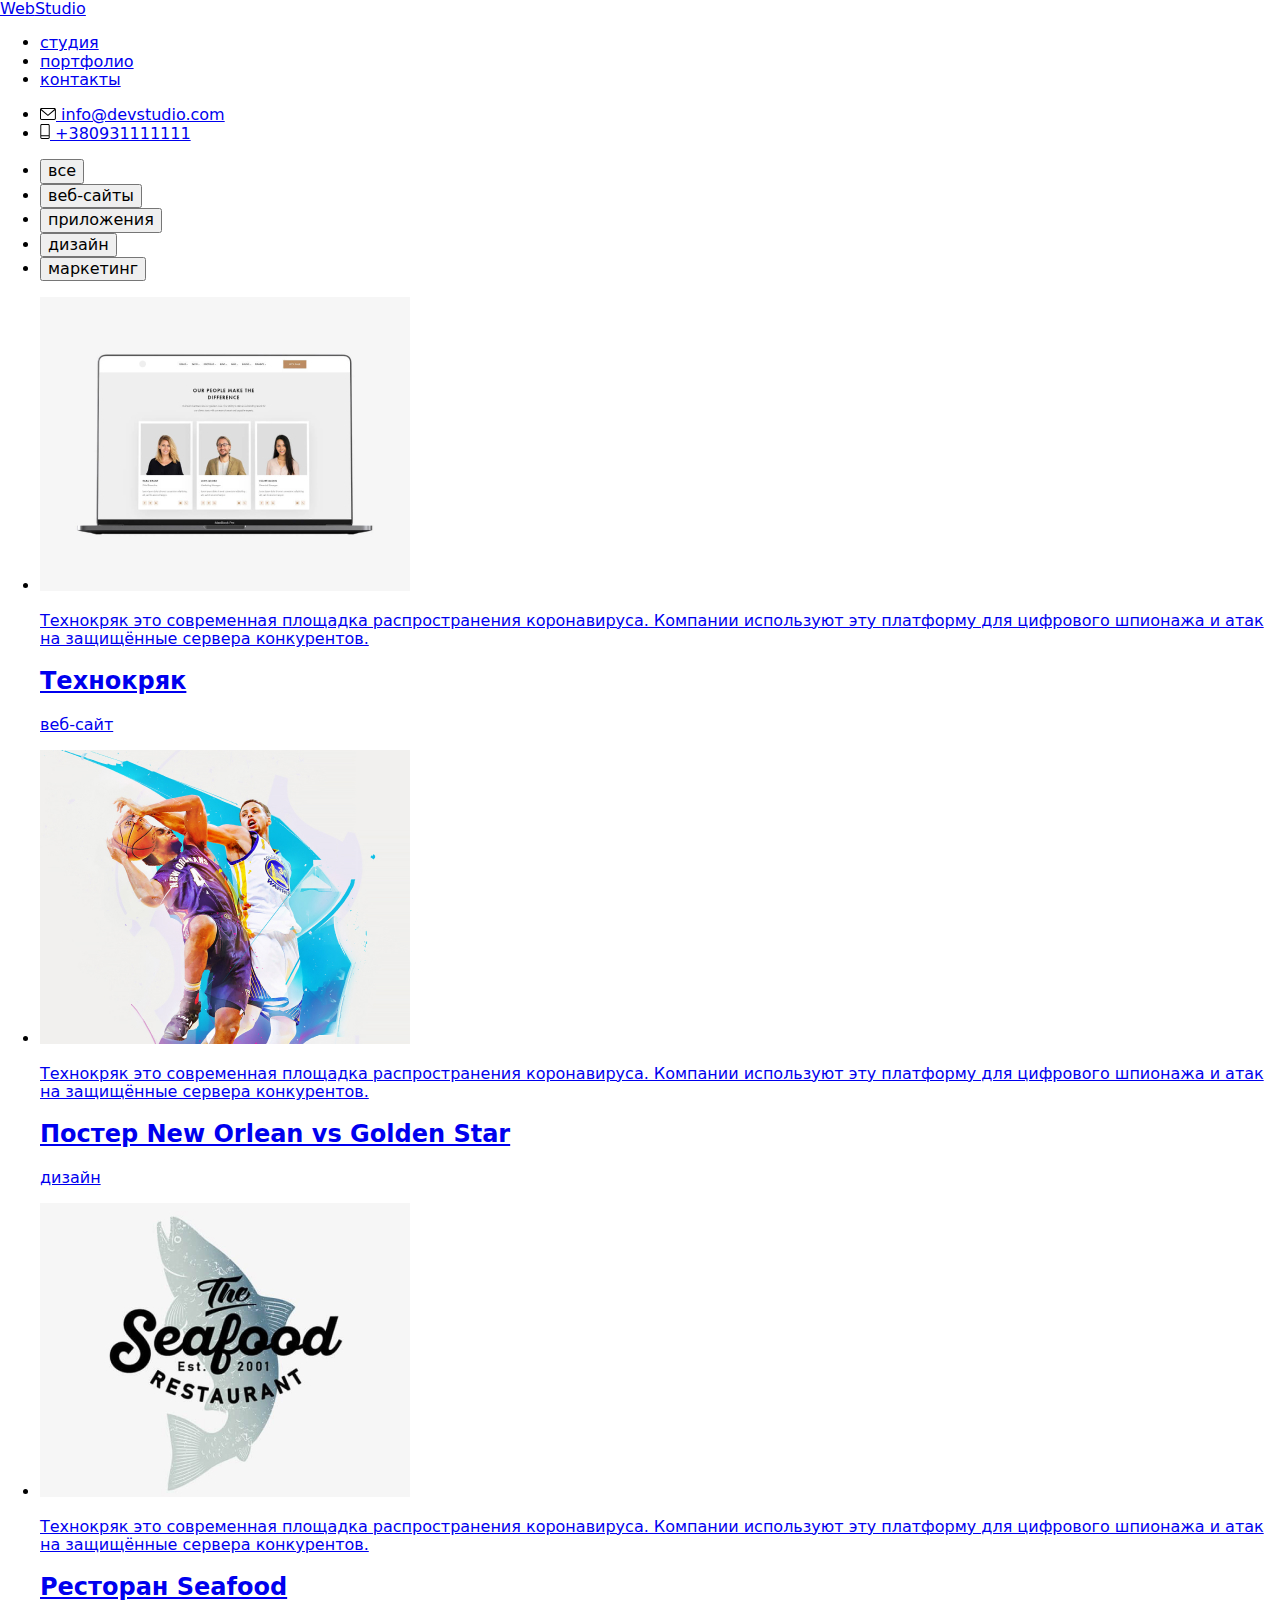
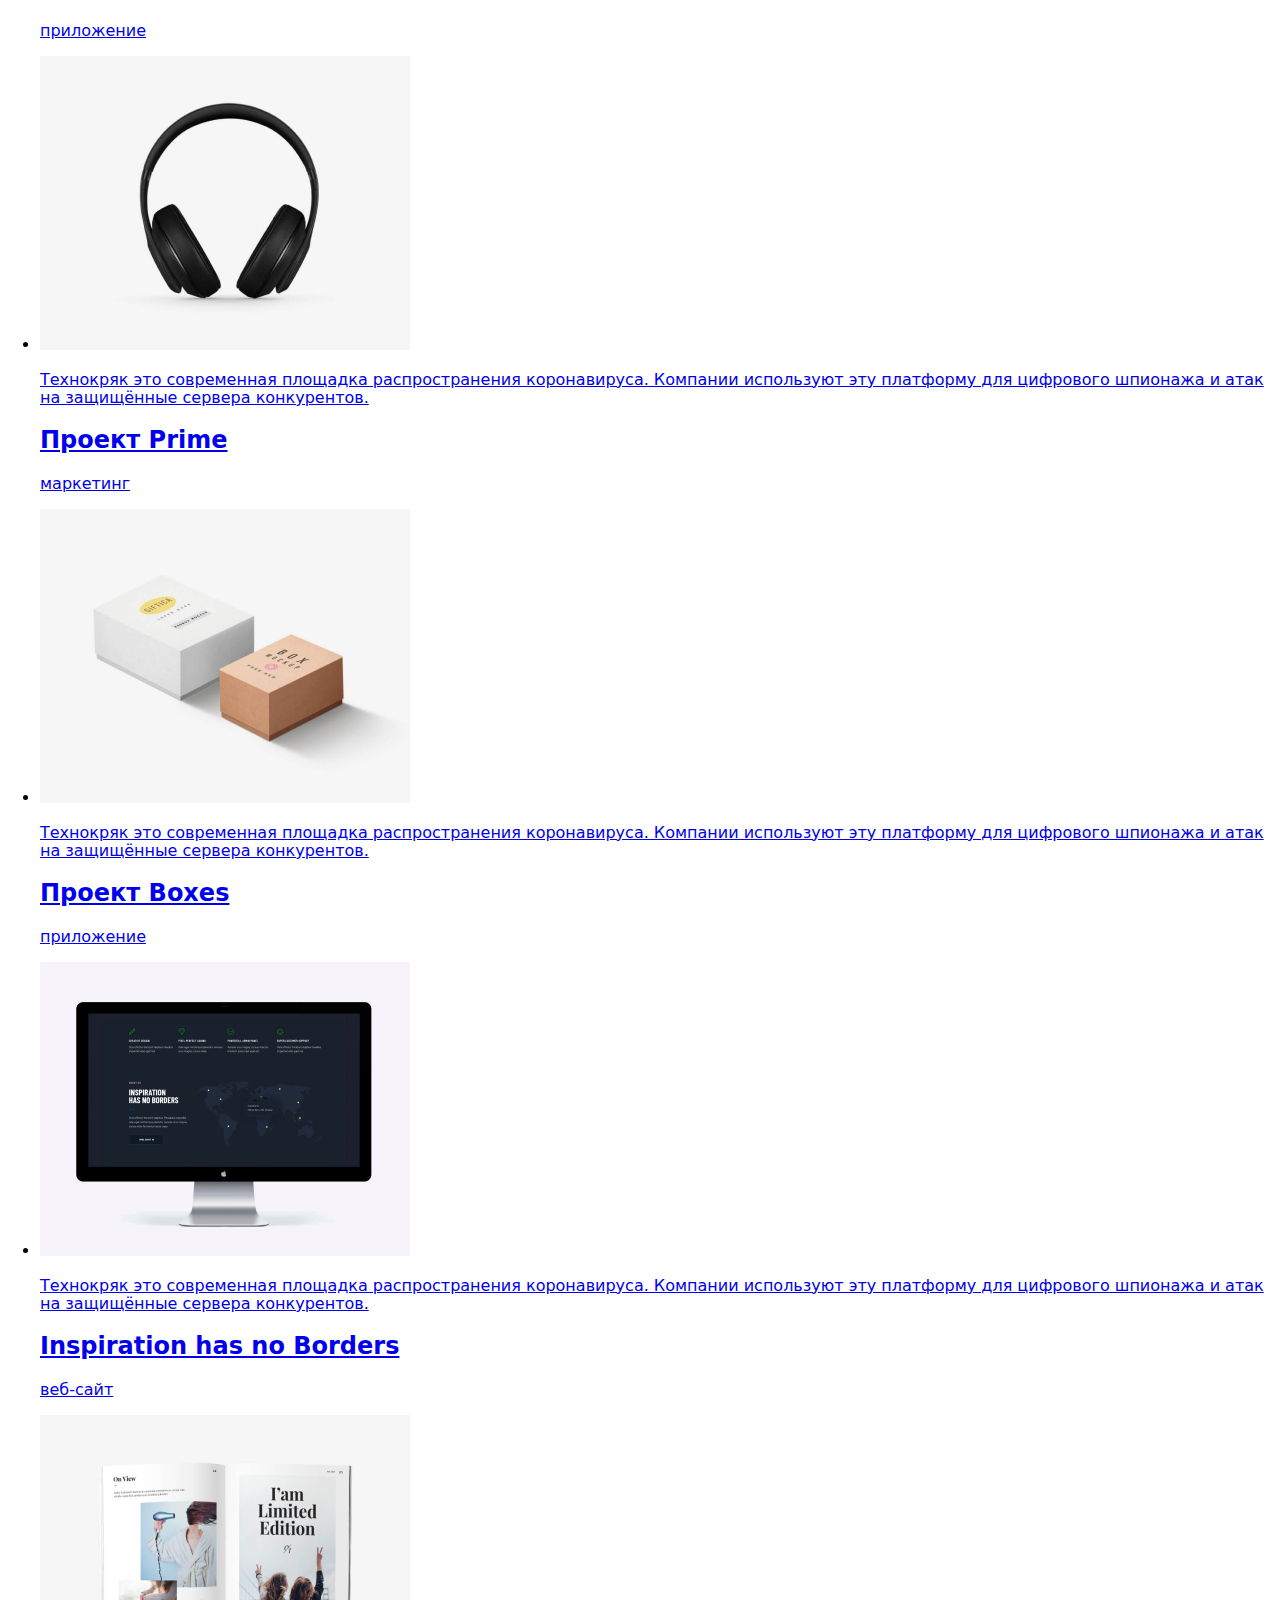
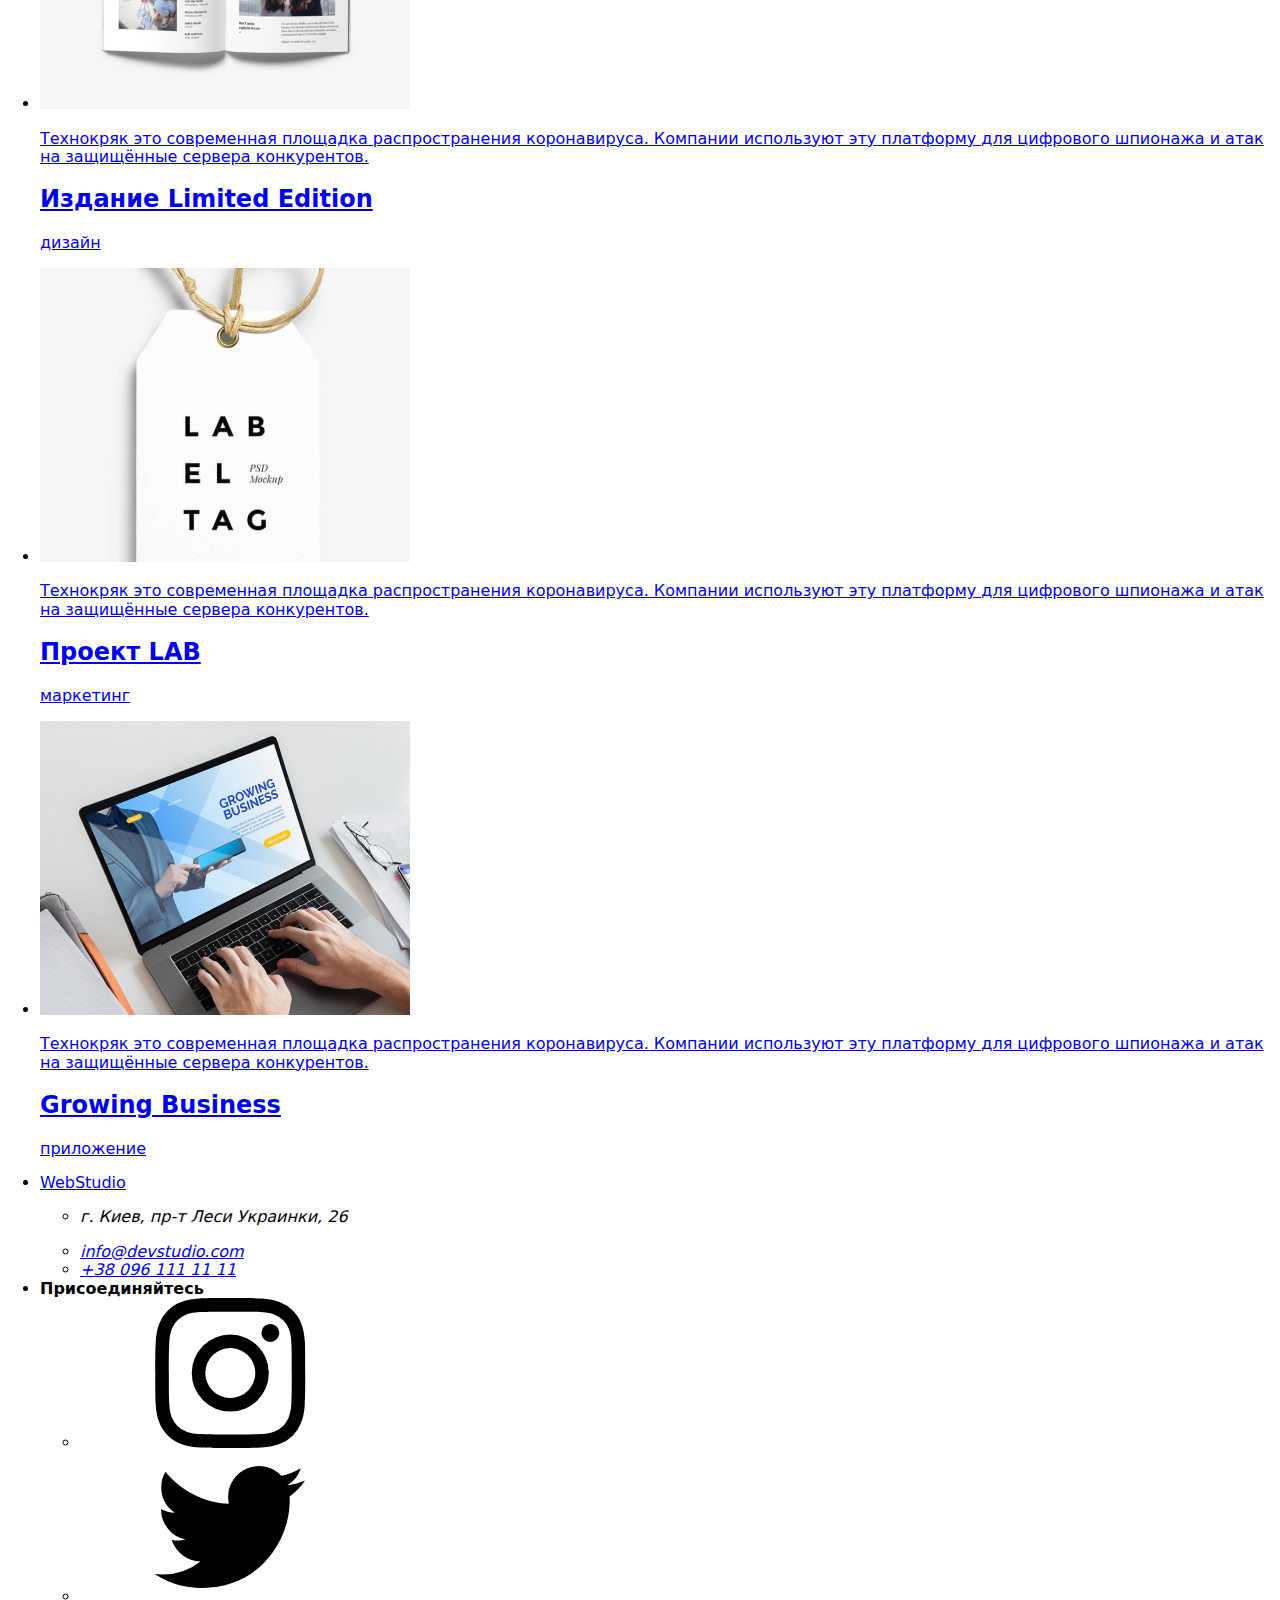
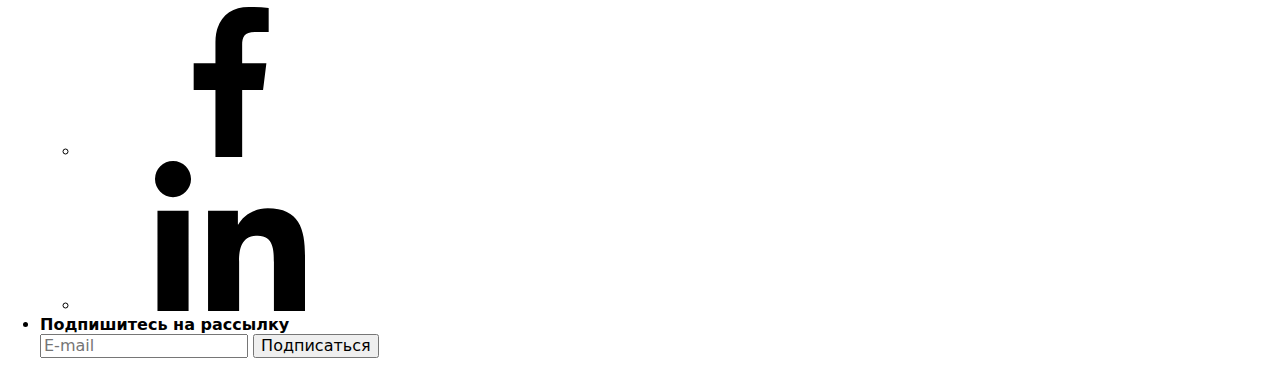
==== portfolio.html @ 7a4ba75b "Sass-compiller-used" ====
<!DOCTYPE html>
<html lang="ru">
<head>
    <meta charset="UTF-8">
    <meta name="viewport" content="width=device-width, initial-scale=1.0">
    <link rel="stylesheet" href="https://cdnjs.cloudflare.com/ajax/libs/modern-normalize/1.0.0/modern-normalize.min.css" />
    <link rel="preconnect" href="https://fonts.gstatic.com">
    <link rel="preconnect" href="https://fonts.gstatic.com">
    <link href="https://fonts.googleapis.com/css2?family=Raleway:wght@700&family=Roboto:wght@400;500;700;900&display=swap"
    rel="stylesheet">
<!--styles-in-->
    <link rel="stylesheet" href="./dist/css/main.min.css">

    <title>Portfolio</title>
</head>
<body>
<!-- <header -->
    <header class="header">
        <div class="container">
        <nav class="main-nav">
          <a href="./index.html" class="logo"><span class="logo-web">Web</span><span class="logo-studio">Studio</span></a>
          <ul class="main-nav-list">
              <Li class="item"> <a class="main-nav-link" href="./index.html">студия</a> </Li>
              <Li class="item"> <a class="main-nav-link current" href="./portfolio.html">портфолио</a> </Li>
              <li class="item"> <a class="main-nav-link" href="#">контакты</a> </li>
          </ul>
          <ul class="header-contacts">
            <Li class="header-contacts-link icon">
                <a href="#">
                    <svg class="icon-email" width=16 height=12>
                        <use class="email" href=./images/sprite.svg#email>
                        </use>
                    </svg>
                    info@devstudio.com 
                  </a>
            </Li>
            <Li class="header-contacts-link icon">
                <a href="#">
                    <svg class="icon-phone" width=10 height=15>
                        <use class="phone" href=./images/sprite.svg#phone>
                        </use>
                    </svg>
                    +380931111111
                </a>
            </Li>
          </ul>

        </nav>
        </div>
    </header>
    <main class="portfolio-projects">
<!-- filter -->
        <div class="container">

            <ul class="filter">
                <li><button type="button" class="item">все</button></li>
                <li><button type="button" class="item">веб-сайты</button></li>
                <li><button type="button" class="item">приложения</button></li>
                <li><button type="button" class="item">дизайн</button></li>
                <li><button type="button" class="item">маркетинг</button></li>
            </ul>

<!-- Projects list -->
            <ul class="projects-list">
               <li class="item">
                  <a href="#">
                    <div class="img-content">
                      <img src="./images/p1.jpg" alt="project1">
                      <p class="img-text">
                        Технокряк это современная площадка распространения
                        коронавируса. Компании используют эту платформу для
                        цифрового шпионажа и атак на защищённые сервера конкурентов.
                      </p>
                    </div>
                    <div class="text">
                      <h2 class="project-title">Технокряк</h2>
                      <p class="project-type">веб-сайт</p>
                    </div>
                  </a>
               </li>
               <li class="item">
                   <a href="#">
                    <div class="img-content">
                      <img src="./images/p2.jpg" alt="project2">
                      <p class="img-text">
                        Технокряк это современная площадка распространения
                        коронавируса. Компании используют эту платформу для
                        цифрового шпионажа и атак на защищённые сервера конкурентов.
                      </p>
                    </div>
                      <div class="text">
                        <h2 class="project-title">Постер New Orlean vs Golden Star</h2>
                        <p class="project-type">дизайн</p>
                      </div>
                   </a>
                </li>
                <li class="item">
                   <a href="#">
                    <div class="img-content">
                      <img src="./images/p3.jpg" alt="project3">
                      <p class="img-text">
                        Технокряк это современная площадка распространения
                        коронавируса. Компании используют эту платформу для
                        цифрового шпионажа и атак на защищённые сервера конкурентов.
                      </p>
                    </div>
                      <div class="text">
                        <h2 class="project-title">Ресторан Seafood</h2>
                        <p class="project-type">приложение</p>
                      </div>
                   </a>
                 </li>
                <li class="item">
                   <a href="#">
                    <div class="img-content">
                      <img src="./images/p4.jpg" alt="project4">
                      <p class="img-text">
                        Технокряк это современная площадка распространения
                        коронавируса. Компании используют эту платформу для
                        цифрового шпионажа и атак на защищённые сервера конкурентов.
                      </p>
                    </div>
                      <div class="text">
                        <h2 class="project-title">Проект Prime</h2>
                        <p class="project-type">маркетинг</p>
                      </div>
                   </a>
               </li>
               <li class="item">
                   <a href="#">
                    <div class="img-content">
                      <img src="./images/p5.jpg" alt="project5">
                      <p class="img-text">
                        Технокряк это современная площадка распространения
                        коронавируса. Компании используют эту платформу для
                        цифрового шпионажа и атак на защищённые сервера конкурентов.
                      </p>
                    </div>
                       <div class="text">
                        <h2 class="project-title">Проект Boxes</h2>
                        <p class="project-type">приложение</p>
                       </div>
                   </a>
               <li class="item">
                   <a href="#">
                    <div class="img-content">
                      <img src="./images/p6.jpg" alt="project6">
                      <p class="img-text">
                        Технокряк это современная площадка распространения
                        коронавируса. Компании используют эту платформу для
                        цифрового шпионажа и атак на защищённые сервера конкурентов.
                        </p>
                    </div>
                       <div class="text">
                        <h2 class="project-title">Inspiration has no Borders</h2>
                        <p class="project-type">веб-сайт</p>
                       </div>
                   </a>
               </li>
               <li class="item">
                   <a href="#">
                    <div class="img-content">
                      <img src="./images/p7.jpg" alt="project7">
                      <p class="img-text">
                        Технокряк это современная площадка распространения
                        коронавируса. Компании используют эту платформу для
                        цифрового шпионажа и атак на защищённые сервера конкурентов.
                      </p>
                  </div>
                      <div class="text">
                        <h2 class="project-title">Издание Limited Edition</h2>
                        <p class="project-type">дизайн</p>
                      </div>
                   </a>
               </li>
               <li class="item">
                   <a href="#">
                    <div class="img-content">
                      <img src="./images/p8.jpg" alt="project8">
                      <p class="img-text">
                        Технокряк это современная площадка распространения
                        коронавируса. Компании используют эту платформу для
                        цифрового шпионажа и атак на защищённые сервера конкурентов.
                      </p>
                    </div>
                       <div class="text">
                        <h2 class="project-title">Проект LAB </h2>
                        <p class="project-type">маркетинг</p>
                       </div>
                   </a>
               </li>
               <li class="item">
                   <a href="#">
                    <div class="img-content">
                      <img src="./images/p9.jpg" alt="project9">
                      <p class="img-text">
                        Технокряк это современная площадка распространения
                        коронавируса. Компании используют эту платформу для
                        цифрового шпионажа и атак на защищённые сервера конкурентов.
                      </p>
                    </div>
                       <div class="text">
                           <h2 class="project-title">Growing Business</h2>
                           <p class="project-type">приложение</p>
                       </div>
                </a>
                </li>
            </ul>
        </div>
    </main>
    
<!-- footer -->

    <footer class="footer">
      <div class="container">
        <div class="footer-content">
          <ul class="list footer-list">
            <li class="footer-item">
              <a href="./index.html" class="logo"><span class="logo-web inverse">Web</span><span class="footer-logo-studio">Studio</span></a>
              <address class="footer-address">
                <ul class="list">
                  <li class="address-item"><p>г. Киев, пр-т Леси Украинки, 26</p></li>
                  <li class="address-item"><a href="mailto:info@devstudio.com">info@devstudio.com</a></li>
                  <li class="address-item"><a href="tel:+380961111111">+38 096 111 11 11</a></li>
                </ul>
              </address>
            </li>
            <li class="footer-item">
              <b class="join">Присоединяйтесь</b>
              <ul class="list social-list">
                <li class="social-item">
                  <a href="" class="social-link link-instagram">
                    <svg class="icon-instagram">
                      <use href="./images/sprite.svg#instagram"></use>
                    </svg>
                  </a>
                </li>
                <li class="social-item">
                  <a href="#" class="social-link link-twitter">
                    <svg class="icon-twitter">
                      <use href="./images/sprite.svg#twitter"></use>
                    </svg>
                  </a>
                </li>
                <li class="social-item">
                  <a href="#" class="social-link link-facebook">
                    <svg class="icon-twitter icon-facebook">
                      <use href="./images/sprite.svg#facebook"></use>
                    </svg>
                  </a>
                </li>
                <li class="social-item">
                  <a href="#" class="social-link link-linkedin">
                    <svg class="icon-linkedin">
                      <use href="./images/sprite.svg#linkedin"></use>
                    </svg>
                  </a>
                </li>
              </ul>
            </li>
              <li class="footer-item">
                <b class="join">Подпишитесь на рассылку</b>
                <form action="" method="post">
                  <input type="email" name="mail" placeholder="E-mail" />
                  <button class="btn">Подписаться</button>
                </form>
              </li>
          </ul>
        </div>
      </div>
    </footer>
</body>
</html>
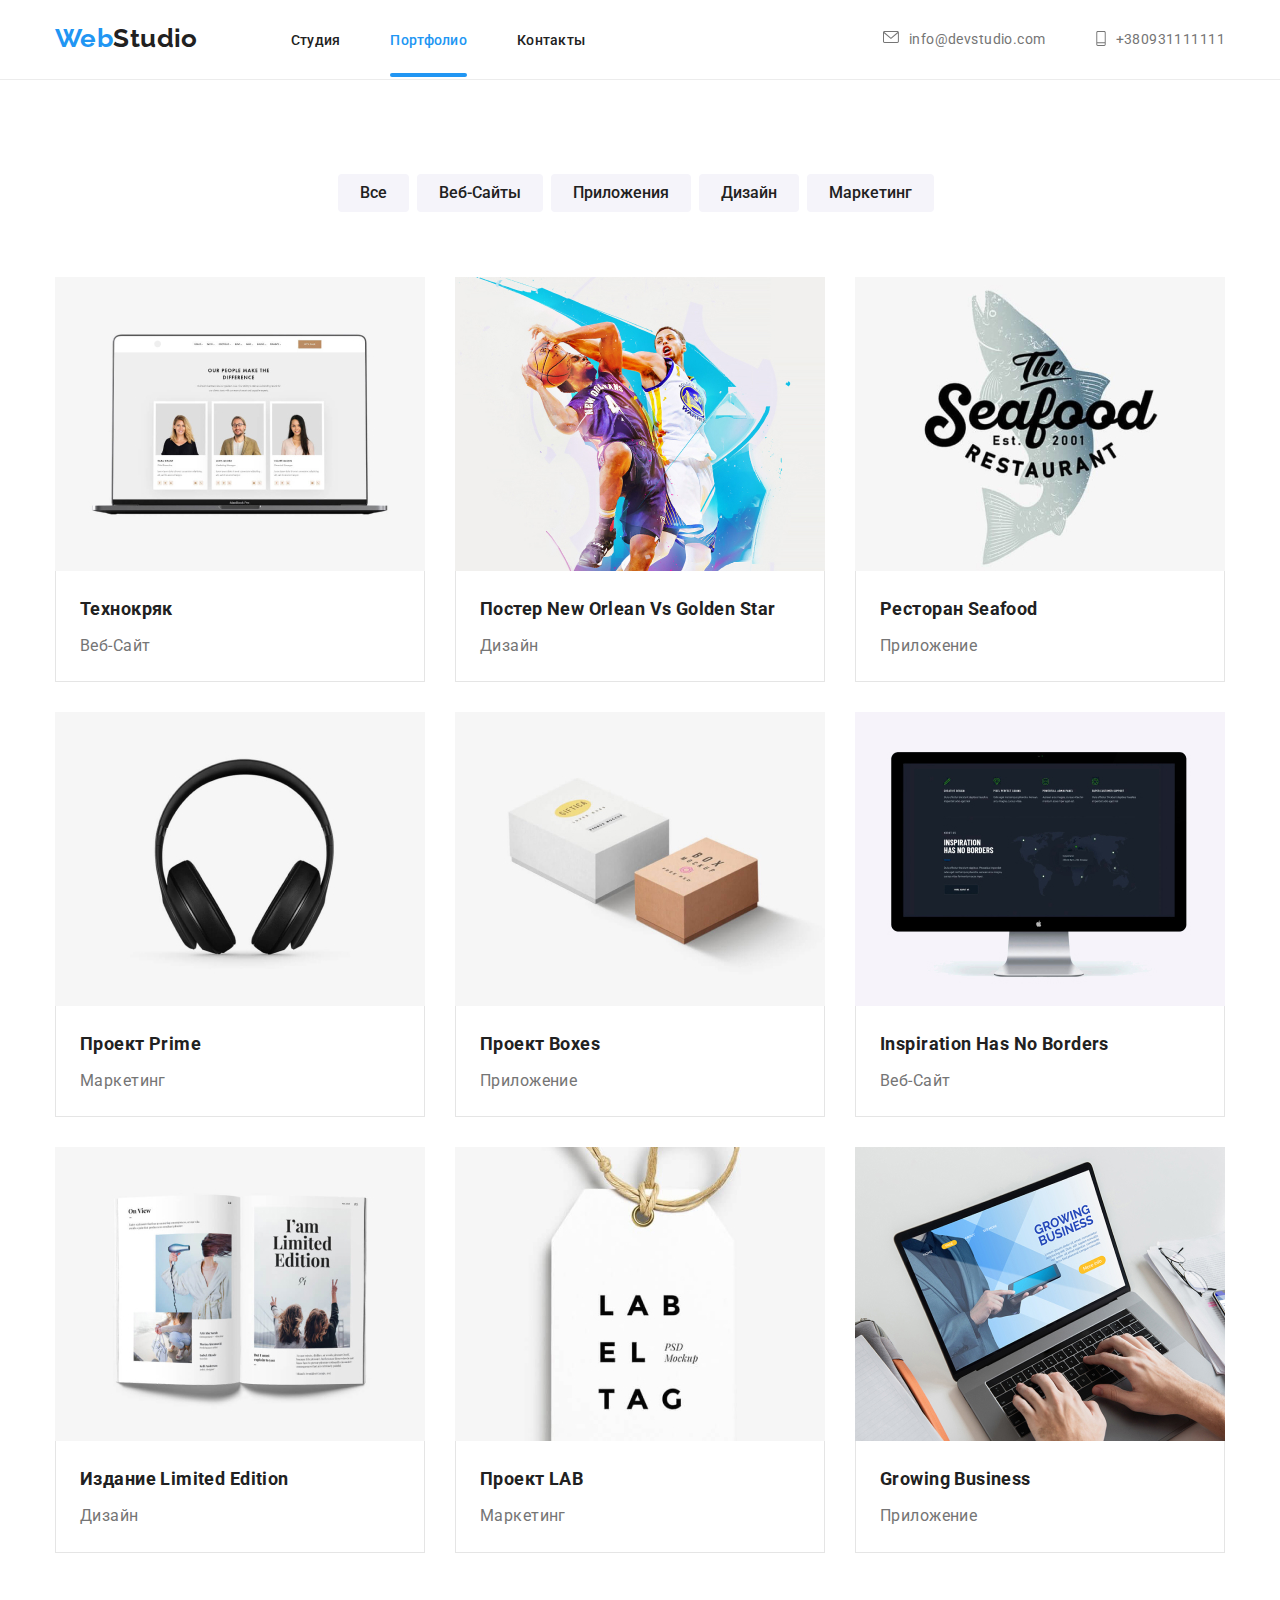
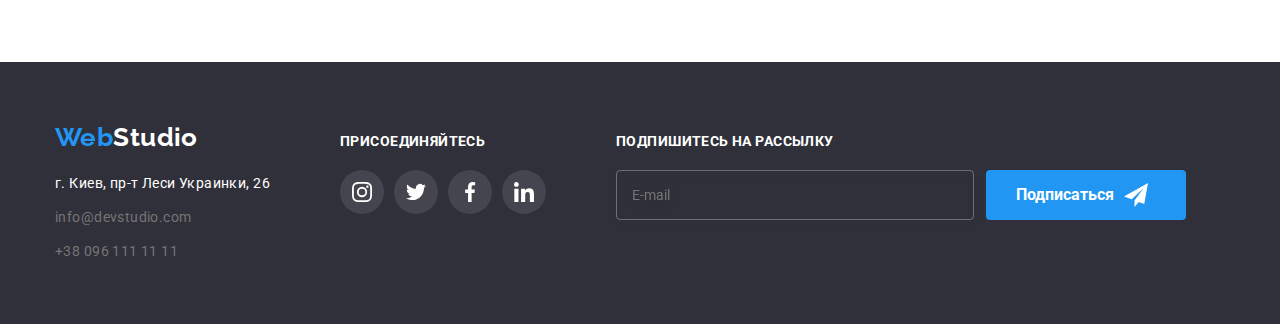
==== commit d96dc8f6: "portfolio-styles-reconnected" ====
--- a/portfolio.html
+++ b/portfolio.html
@@ -9,7 +9,7 @@
     <link href="https://fonts.googleapis.com/css2?family=Raleway:wght@700&family=Roboto:wght@400;500;700;900&display=swap"
     rel="stylesheet">
 <!--styles-in-->
-    <link rel="stylesheet" href="./dist/css/main.min.css">
+    <link rel="stylesheet" href="./css/main.css">
 
     <title>Portfolio</title>
 </head>
--- a/css/main.css
+++ b/css/main.css
@@ -0,0 +1,1460 @@
+/*! normalize.css v8.0.1 | MIT License | github.com/necolas/normalize.css */
+/* Document
+   ========================================================================== */
+/**
+ * 1. Correct the line height in all browsers.
+ * 2. Prevent adjustments of font size after orientation changes in iOS.
+ */
+html {
+  line-height: 1.15;
+  /* 1 */
+  -webkit-text-size-adjust: 100%;
+  /* 2 */
+}
+
+/* Sections
+   ========================================================================== */
+/**
+ * Remove the margin in all browsers.
+ */
+body {
+  margin: 0;
+}
+
+/**
+ * Render the `main` element consistently in IE.
+ */
+main {
+  display: block;
+}
+
+/**
+ * Correct the font size and margin on `h1` elements within `section` and
+ * `article` contexts in Chrome, Firefox, and Safari.
+ */
+h1 {
+  font-size: 2em;
+  margin: 0.67em 0;
+}
+
+/* Grouping content
+   ========================================================================== */
+/**
+ * 1. Add the correct box sizing in Firefox.
+ * 2. Show the overflow in Edge and IE.
+ */
+hr {
+  -webkit-box-sizing: content-box;
+          box-sizing: content-box;
+  /* 1 */
+  height: 0;
+  /* 1 */
+  overflow: visible;
+  /* 2 */
+}
+
+/**
+ * 1. Correct the inheritance and scaling of font size in all browsers.
+ * 2. Correct the odd `em` font sizing in all browsers.
+ */
+pre {
+  font-family: monospace, monospace;
+  /* 1 */
+  font-size: 1em;
+  /* 2 */
+}
+
+/* Text-level semantics
+   ========================================================================== */
+/**
+ * Remove the gray background on active links in IE 10.
+ */
+a {
+  background-color: transparent;
+}
+
+/**
+ * 1. Remove the bottom border in Chrome 57-
+ * 2. Add the correct text decoration in Chrome, Edge, IE, Opera, and Safari.
+ */
+abbr[title] {
+  border-bottom: none;
+  /* 1 */
+  text-decoration: underline;
+  /* 2 */
+  -webkit-text-decoration: underline dotted;
+          text-decoration: underline dotted;
+  /* 2 */
+}
+
+/**
+ * Add the correct font weight in Chrome, Edge, and Safari.
+ */
+b,
+strong {
+  font-weight: bolder;
+}
+
+/**
+ * 1. Correct the inheritance and scaling of font size in all browsers.
+ * 2. Correct the odd `em` font sizing in all browsers.
+ */
+code,
+kbd,
+samp {
+  font-family: monospace, monospace;
+  /* 1 */
+  font-size: 1em;
+  /* 2 */
+}
+
+/**
+ * Add the correct font size in all browsers.
+ */
+small {
+  font-size: 80%;
+}
+
+/**
+ * Prevent `sub` and `sup` elements from affecting the line height in
+ * all browsers.
+ */
+sub,
+sup {
+  font-size: 75%;
+  line-height: 0;
+  position: relative;
+  vertical-align: baseline;
+}
+
+sub {
+  bottom: -0.25em;
+}
+
+sup {
+  top: -0.5em;
+}
+
+/* Embedded content
+   ========================================================================== */
+/**
+ * Remove the border on images inside links in IE 10.
+ */
+img {
+  border-style: none;
+}
+
+/* Forms
+   ========================================================================== */
+/**
+ * 1. Change the font styles in all browsers.
+ * 2. Remove the margin in Firefox and Safari.
+ */
+button,
+input,
+optgroup,
+select,
+textarea {
+  font-family: inherit;
+  /* 1 */
+  font-size: 100%;
+  /* 1 */
+  line-height: 1.15;
+  /* 1 */
+  margin: 0;
+  /* 2 */
+}
+
+/**
+ * Show the overflow in IE.
+ * 1. Show the overflow in Edge.
+ */
+button,
+input {
+  /* 1 */
+  overflow: visible;
+}
+
+/**
+ * Remove the inheritance of text transform in Edge, Firefox, and IE.
+ * 1. Remove the inheritance of text transform in Firefox.
+ */
+button,
+select {
+  /* 1 */
+  text-transform: none;
+}
+
+/**
+ * Correct the inability to style clickable types in iOS and Safari.
+ */
+button,
+[type="button"],
+[type="reset"],
+[type="submit"] {
+  -webkit-appearance: button;
+}
+
+/**
+ * Remove the inner border and padding in Firefox.
+ */
+button::-moz-focus-inner,
+[type="button"]::-moz-focus-inner,
+[type="reset"]::-moz-focus-inner,
+[type="submit"]::-moz-focus-inner {
+  border-style: none;
+  padding: 0;
+}
+
+/**
+ * Restore the focus styles unset by the previous rule.
+ */
+button:-moz-focusring,
+[type="button"]:-moz-focusring,
+[type="reset"]:-moz-focusring,
+[type="submit"]:-moz-focusring {
+  outline: 1px dotted ButtonText;
+}
+
+/**
+ * Correct the padding in Firefox.
+ */
+fieldset {
+  padding: 0.35em 0.75em 0.625em;
+}
+
+/**
+ * 1. Correct the text wrapping in Edge and IE.
+ * 2. Correct the color inheritance from `fieldset` elements in IE.
+ * 3. Remove the padding so developers are not caught out when they zero out
+ *    `fieldset` elements in all browsers.
+ */
+legend {
+  -webkit-box-sizing: border-box;
+          box-sizing: border-box;
+  /* 1 */
+  color: inherit;
+  /* 2 */
+  display: table;
+  /* 1 */
+  max-width: 100%;
+  /* 1 */
+  padding: 0;
+  /* 3 */
+  white-space: normal;
+  /* 1 */
+}
+
+/**
+ * Add the correct vertical alignment in Chrome, Firefox, and Opera.
+ */
+progress {
+  vertical-align: baseline;
+}
+
+/**
+ * Remove the default vertical scrollbar in IE 10+.
+ */
+textarea {
+  overflow: auto;
+}
+
+/**
+ * 1. Add the correct box sizing in IE 10.
+ * 2. Remove the padding in IE 10.
+ */
+[type="checkbox"],
+[type="radio"] {
+  -webkit-box-sizing: border-box;
+          box-sizing: border-box;
+  /* 1 */
+  padding: 0;
+  /* 2 */
+}
+
+/**
+ * Correct the cursor style of increment and decrement buttons in Chrome.
+ */
+[type="number"]::-webkit-inner-spin-button,
+[type="number"]::-webkit-outer-spin-button {
+  height: auto;
+}
+
+/**
+ * 1. Correct the odd appearance in Chrome and Safari.
+ * 2. Correct the outline style in Safari.
+ */
+[type="search"] {
+  -webkit-appearance: textfield;
+  /* 1 */
+  outline-offset: -2px;
+  /* 2 */
+}
+
+/**
+ * Remove the inner padding in Chrome and Safari on macOS.
+ */
+[type="search"]::-webkit-search-decoration {
+  -webkit-appearance: none;
+}
+
+/**
+ * 1. Correct the inability to style clickable types in iOS and Safari.
+ * 2. Change font properties to `inherit` in Safari.
+ */
+::-webkit-file-upload-button {
+  -webkit-appearance: button;
+  /* 1 */
+  font: inherit;
+  /* 2 */
+}
+
+/* Interactive
+   ========================================================================== */
+/*
+ * Add the correct display in Edge, IE 10+, and Firefox.
+ */
+details {
+  display: block;
+}
+
+/*
+ * Add the correct display in all browsers.
+ */
+summary {
+  display: list-item;
+}
+
+/* Misc
+   ========================================================================== */
+/**
+ * Add the correct display in IE 10+.
+ */
+template {
+  display: none;
+}
+
+/**
+ * Add the correct display in IE 10.
+ */
+[hidden] {
+  display: none;
+}
+
+.container {
+  margin: 0 auto;
+  width: 1200px;
+  padding-left: 15px;
+  padding-right: 15px;
+}
+
+html {
+  -webkit-box-sizing: border-box;
+          box-sizing: border-box;
+  height: 100%;
+}
+
+*,
+*::before,
+*::after {
+  -webkit-box-sizing: inherit;
+          box-sizing: inherit;
+}
+
+img {
+  display: block;
+  max-width: 100%;
+  height: auto;
+}
+
+button {
+  font-family: inherit;
+  border-style: none;
+  cursor: pointer;
+}
+
+h1,
+h2,
+h3,
+h4,
+h5,
+h6,
+p {
+  margin-top: 0;
+  margin-bottom: 0;
+}
+
+ul {
+  margin: 0;
+  padding: 0;
+  list-style: none;
+}
+
+a {
+  text-decoration: none;
+  font-style: normal;
+  color: inherit;
+}
+
+textarea {
+  resize: none;
+}
+
+body {
+  color: var(--light-text-color);
+  background-color: var(--white-text-color);
+  font-family: Roboto, sans-serif;
+  font-weight: 400;
+  font-size: 14px;
+  line-height: 1.2;
+  letter-spacing: 0.03em;
+  -webkit-box-orient: vertical;
+  -webkit-box-direction: normal;
+      -ms-flex-direction: column;
+          flex-direction: column;
+  height: 100%;
+}
+
+.header {
+  display: -webkit-box;
+  display: -ms-flexbox;
+  display: flex;
+  height: 80px;
+  -webkit-box-align: center;
+      -ms-flex-align: center;
+          align-items: center;
+  -webkit-box-pack: justify;
+      -ms-flex-pack: justify;
+          justify-content: space-between;
+  border-bottom: 1px solid #ececec;
+}
+
+.header .logo {
+  margin-right: 93px;
+  padding-top: 24px;
+  font-family: Raleway;
+  font-weight: 700;
+  font-size: 26px;
+  line-height: 1.17;
+}
+
+.header .logo-web {
+  color: #2196f3;
+}
+
+.header .logo-studio {
+  color: #212121;
+}
+
+.header a:hover,
+.header a:focus {
+  color: #2196f3;
+}
+
+.main-nav {
+  display: -webkit-box;
+  display: -ms-flexbox;
+  display: flex;
+  -webkit-box-pack: justify;
+      -ms-flex-pack: justify;
+          justify-content: space-between;
+}
+
+.main-nav-list {
+  display: -webkit-box;
+  display: -ms-flexbox;
+  display: flex;
+  -webkit-box-align: center;
+      -ms-flex-align: center;
+          align-items: center;
+  margin-right: 50px;
+  padding-top: 30px;
+  padding-bottom: 30px;
+  color: #212121;
+  text-transform: capitalize;
+  font-weight: 500;
+  letter-spacing: 0.02em;
+}
+
+.main-nav .item:not(:last-child) {
+  margin-right: 50px;
+}
+
+.main-nav-list .item {
+  position: relative;
+}
+
+.main-nav-link.current::after {
+  display: block;
+}
+
+.main-nav-link::after {
+  content: '';
+  position: absolute;
+  bottom: 0px;
+  top: 42px;
+  left: 0;
+  display: none;
+  width: 100%;
+  height: 4px;
+  border-radius: 2px;
+  background-color: #2196f3;
+}
+
+.main-nav-list .main-nav-link.current::after {
+  display: block;
+}
+
+.main-nav-list .main-nav-link.current {
+  color: #2196f3;
+}
+
+.header-contacts {
+  display: -webkit-box;
+  display: -ms-flexbox;
+  display: flex;
+  margin-left: auto;
+  text-align: center;
+  color: #757575;
+}
+
+.header-contacts a {
+  display: -webkit-box;
+  display: -ms-flexbox;
+  display: flex;
+  text-align: center;
+}
+
+.header-contacts-link + .header-contacts-link {
+  margin-left: 50px;
+}
+
+.main-nav-link,
+.header-contacts-link {
+  padding-top: 32px;
+  padding-bottom: 32px;
+  line-height: 1.2;
+  vertical-align: middle;
+}
+
+.main-nav-link .icon-email,
+.main-nav-link .icon-phone,
+.header-contacts-link .icon-email,
+.header-contacts-link .icon-phone {
+  display: inline-block;
+  margin-right: 10px;
+  padding: 0;
+  fill: currentColor;
+}
+
+.hero {
+  display: -webkit-box;
+  display: -ms-flexbox;
+  display: flex;
+  padding-top: 200px;
+  padding-bottom: 200px;
+  margin-left: auto;
+  margin-right: auto;
+  -webkit-box-pack: center;
+      -ms-flex-pack: center;
+          justify-content: center;
+  text-align: center;
+  -webkit-box-align: center;
+      -ms-flex-align: center;
+          align-items: center;
+  max-width: 1600px;
+  height: 600px;
+  background-color: #2f303a;
+  background-image: -webkit-gradient(linear, left top, right top, from(rgba(47, 48, 58, 0.4)), to(rgba(47, 48, 58, 0.4))), url(../images/Headerresized.jpg);
+  background-image: linear-gradient(to right, rgba(47, 48, 58, 0.4), rgba(47, 48, 58, 0.4)), url(../images/Headerresized.jpg);
+  background-size: cover;
+  background-position: center;
+}
+
+.hero .title {
+  text-align: center;
+  font-weight: 900;
+  font-size: 44px;
+  line-height: 1.36;
+  letter-spacing: 0.06em;
+  text-transform: uppercase;
+  color: #ffffff;
+}
+
+.hero-btn {
+  margin-top: 40px;
+  font-size: 14px;
+  color: #ffffff;
+  background-color: #2196f3;
+  -webkit-box-shadow: 0px 4px 4px rgba(0, 0, 0, 0.15);
+          box-shadow: 0px 4px 4px rgba(0, 0, 0, 0.15);
+  border-radius: 4px;
+  width: 200px;
+  height: 50px;
+  padding: 5px 10px;
+}
+
+.hero-btn:hover, .hero-btn:focus, .hero-btn .hero-btn {
+  background-color: #2196f3;
+  color: #ffffff;
+}
+
+.backdrop.is-hidden {
+  opacity: 0;
+  pointer-events: none;
+  visibility: hidden;
+}
+
+.backdrop {
+  position: fixed;
+  top: 0;
+  left: 0;
+  width: 100%;
+  height: 100%;
+  background: rgba(0, 0, 0, 0.9);
+  opacity: 1;
+  transition: opacity 250ms 250ms cubic-bezier(0.4, 0, 0.2, 1);
+  -webkit-transition: opacity 250ms 250ms cubic-bezier(0.4, 0, 0.2, 1);
+  -moz-transition: opacity 250ms 250ms cubic-bezier(0.4, 0, 0.2, 1);
+  -ms-transition: opacity 250ms 250ms cubic-bezier(0.4, 0, 0.2, 1);
+  -o-transition: opacity 250ms 250ms cubic-bezier(0.4, 0, 0.2, 1);
+}
+
+.modal {
+  position: absolute;
+  top: 50%;
+  left: 50%;
+  min-width: 528px;
+  min-height: 580px;
+  padding: 40px;
+  background-color: #ffffff;
+  -webkit-box-shadow: 0px 1px 3px rgba(0, 0, 0, 0.12), 0px 1px 1px rgba(0, 0, 0, 0.14), 0px 2px 1px rgba(0, 0, 0, 0.2);
+          box-shadow: 0px 1px 3px rgba(0, 0, 0, 0.12), 0px 1px 1px rgba(0, 0, 0, 0.14), 0px 2px 1px rgba(0, 0, 0, 0.2);
+  border-radius: 4px;
+  -webkit-transform: translate(-50%, -50%);
+          transform: translate(-50%, -50%);
+  -webkit-transition: -webkit-transform 250ms 250ms cubic-bezier(0.4, 0, 0.2, 1);
+  transition: -webkit-transform 250ms 250ms cubic-bezier(0.4, 0, 0.2, 1);
+  transition: transform 250ms 250ms cubic-bezier(0.4, 0, 0.2, 1);
+  transition: transform 250ms 250ms cubic-bezier(0.4, 0, 0.2, 1), -webkit-transform 250ms 250ms cubic-bezier(0.4, 0, 0.2, 1);
+  -webkit-transition: transform 250ms 250ms cubic-bezier(0.4, 0, 0.2, 1);
+  -moz-transition: transform 250ms 250ms cubic-bezier(0.4, 0, 0.2, 1);
+  -ms-transition: transform 250ms 250ms cubic-bezier(0.4, 0, 0.2, 1);
+  -o-transition: transform 250ms 250ms cubic-bezier(0.4, 0, 0.2, 1);
+}
+
+.form {
+  display: -webkit-box;
+  display: -ms-flexbox;
+  display: flex;
+  -webkit-box-orient: vertical;
+  -webkit-box-direction: normal;
+      -ms-flex-direction: column;
+          flex-direction: column;
+  font-size: 12px;
+  line-height: 1.17;
+  letter-spacing: 0.01em;
+  color: #757575;
+}
+
+.form-label {
+  display: -webkit-box;
+  display: -ms-flexbox;
+  display: flex;
+  -webkit-box-orient: vertical;
+  -webkit-box-direction: normal;
+      -ms-flex-direction: column;
+          flex-direction: column;
+  margin-bottom: 10px;
+}
+
+.form-label .form-input,
+.form-label .comment {
+  border: 1px solid rgba(33, 33, 33, 0.2);
+  -webkit-box-sizing: border-box;
+          box-sizing: border-box;
+  border-radius: 4px;
+}
+
+.form-input {
+  width: 100%;
+  height: 40px;
+  padding: 11px 42px;
+  color: #212121;
+}
+
+.form-label .form-input:focus,
+.form-label .comment:focus {
+  outline-color: #2196f3;
+}
+
+.form-input:focus + .form-icon {
+  fill: #2196f3;
+}
+
+.comment {
+  padding: 12px 16px;
+}
+
+.comment::-webkit-input-placeholder {
+  font-size: 14px;
+  line-height: 1.14;
+  letter-spacing: 0.01em;
+  color: rgba(117, 117, 117, 0.5);
+}
+
+.comment:-ms-input-placeholder {
+  font-size: 14px;
+  line-height: 1.14;
+  letter-spacing: 0.01em;
+  color: rgba(117, 117, 117, 0.5);
+}
+
+.comment::-ms-input-placeholder {
+  font-size: 14px;
+  line-height: 1.14;
+  letter-spacing: 0.01em;
+  color: rgba(117, 117, 117, 0.5);
+}
+
+.comment::placeholder {
+  font-size: 14px;
+  line-height: 1.14;
+  letter-spacing: 0.01em;
+  color: rgba(117, 117, 117, 0.5);
+}
+
+.form-text {
+  display: inline-block;
+  margin-bottom: 4px;
+}
+
+.form-label textarea {
+  margin-bottom: 20px;
+}
+
+.modal-title {
+  display: block;
+  margin-bottom: 12px;
+  font-weight: 700;
+  font-size: 20px;
+  line-height: 1.15;
+  letter-spacing: 0.03em;
+  text-align: center;
+  color: #212121;
+}
+
+.form-point {
+  display: -webkit-box;
+  display: -ms-flexbox;
+  display: flex;
+  margin-bottom: 30px;
+  font-size: 14px;
+  line-height: 1.71;
+  letter-spacing: 0.03em;
+  -webkit-box-align: center;
+      -ms-flex-align: center;
+          align-items: center;
+}
+
+.checkbox {
+  position: absolute;
+  width: 1px;
+  height: 1px;
+  margin: -1px;
+  border: 0;
+  padding: 0;
+  white-space: nowrap;
+  -webkit-clip-path: inset(100%);
+          clip-path: inset(100%);
+  clip: rect(0 0 0 0);
+  overflow: hidden;
+}
+
+.point {
+  display: inline-block;
+  width: 15px;
+  height: 15px;
+  margin-right: 8px;
+  border: 2px solid #000000;
+  border-radius: 2px;
+}
+
+.checkbox:checked + .point {
+  border-color: #2196f3;
+  background-color: #2196f3;
+  background-image: url("../images/point.svg");
+  background-size: contain;
+  background-origin: border-box;
+}
+
+.form-point .link {
+  margin-left: 5px;
+  color: #2196f3;
+  text-decoration: underline;
+}
+
+.input-group {
+  position: relative;
+}
+
+.form-icon {
+  position: absolute;
+  display: inline-block;
+  top: 50%;
+  left: 12px;
+  -webkit-transform: translateY(-50%);
+          transform: translateY(-50%);
+  fill: #212121;
+}
+
+.form .btn {
+  display: inline-block;
+  padding: 10px 32px;
+  width: 200px;
+  margin-left: auto;
+  margin-right: auto;
+  font-weight: 700;
+  font-size: 16px;
+  line-height: 1.87;
+  letter-spacing: 0.06em;
+  -webkit-box-shadow: 0px 4px 4px rgba(0, 0, 0, 0.15);
+          box-shadow: 0px 4px 4px rgba(0, 0, 0, 0.15);
+  border-radius: 4px;
+  border: none;
+  color: #ffffff;
+  background-color: #2196f3;
+  cursor: pointer;
+}
+
+.icon-close {
+  width: 11px;
+  height: 11px;
+  margin-left: auto;
+  margin-right: auto;
+  fill: currentColor;
+}
+
+.modal-close:focus {
+  border-color: #2196f3;
+  color: #2196f3;
+}
+
+.modal-close {
+  position: absolute;
+  top: 8px;
+  right: 8px;
+  display: -webkit-box;
+  display: -ms-flexbox;
+  display: flex;
+  width: 30px;
+  height: 30px;
+  padding: 0;
+  -webkit-box-align: center;
+      -ms-flex-align: center;
+          align-items: center;
+  -webkit-box-pack: center;
+      -ms-flex-pack: center;
+          justify-content: center;
+  color: #000000;
+  border: 1px solid rgba(0, 0, 0, 0.1);
+  background-color: #ffffff;
+  border-radius: 50%;
+  cursor: pointer;
+  -webkit-transition-property: color;
+  transition-property: color;
+  -webkit-transition-timing-function: 250ms cubic-bezier(0.4, 0, 0.2, 1);
+          transition-timing-function: 250ms cubic-bezier(0.4, 0, 0.2, 1);
+}
+
+.features {
+  display: -webkit-box;
+  display: -ms-flexbox;
+  display: flex;
+  padding-top: 94px;
+}
+
+.features .icon-block {
+  display: -webkit-box;
+  display: -ms-flexbox;
+  display: flex;
+  -webkit-box-pack: center;
+      -ms-flex-pack: center;
+          justify-content: center;
+  -webkit-box-align: center;
+      -ms-flex-align: center;
+          align-items: center;
+  margin-bottom: 30px;
+  width: 270;
+  height: 120;
+  background: #f5f4fa;
+  border-radius: 4px;
+  color: #212121;
+}
+
+.features .icon {
+  display: -webkit-box;
+  display: -ms-flexbox;
+  display: flex;
+  margin-left: auto;
+  margin-right: auto;
+  margin-top: 25px;
+  margin-bottom: 25px;
+  width: 70px;
+  height: 70px;
+  fill: currentColor;
+}
+
+.features .item {
+  margin-right: 30px;
+  width: 270px;
+}
+
+.features .item:not(:last-child) {
+  margin-right: 30px;
+}
+
+.features .features-title {
+  color: #212121;
+  font-weight: 700;
+  text-transform: uppercase;
+}
+
+.features p {
+  margin-top: 10px;
+  line-height: 1.7;
+}
+
+.work {
+  padding-top: 94px;
+  padding-bottom: 94px;
+}
+
+.work .title {
+  margin-bottom: 50px;
+  color: #212121;
+  font-weight: 700;
+  font-size: 36px;
+  line-height: 1.17;
+  text-align: center;
+}
+
+.work .item:not(:last-child) {
+  margin-right: 30px;
+}
+
+.work-list {
+  display: -webkit-box;
+  display: -ms-flexbox;
+  display: flex;
+}
+
+.work-list .label {
+  position: absolute;
+  right: 0;
+  bottom: 0;
+  left: 0;
+  width: 370px;
+  height: 70px;
+  padding-top: 27px;
+  text-align: center;
+  text-transform: uppercase;
+  font-weight: 700;
+  color: #ffffff;
+  background: rgba(47, 48, 58, 0.8);
+}
+
+.work-list .item {
+  position: relative;
+}
+
+.team {
+  padding-top: 94px;
+  padding-bottom: 94px;
+  background-color: #f5f4fa;
+}
+
+.team p {
+  margin-top: 10px;
+  margin-bottom: 16px;
+  padding-right: 10px;
+  padding-left: 10px;
+  color: #757575;
+  font-size: 16px;
+  text-align: center;
+}
+
+.team .title {
+  margin-bottom: 50px;
+  color: #212121;
+  font-weight: 700;
+  font-size: 36px;
+  line-height: 1.17;
+  text-align: center;
+}
+
+.team-list {
+  display: -webkit-box;
+  display: -ms-flexbox;
+  display: flex;
+}
+
+.team-list .photo {
+  width: 270px;
+  height: 260px;
+}
+
+.team-list .item {
+  margin-right: 30px;
+  padding-bottom: 30px;
+  width: 270px;
+  background: #ffffff;
+  -webkit-box-shadow: 0px 1px 3px rgba(0, 0, 0, 0.12), 0px 1px 1px rgba(0, 0, 0, 0.14), 0px 2px 1px rgba(0, 0, 0, 0.2);
+          box-shadow: 0px 1px 3px rgba(0, 0, 0, 0.12), 0px 1px 1px rgba(0, 0, 0, 0.14), 0px 2px 1px rgba(0, 0, 0, 0.2);
+  border-radius: 0px 0px 4px 4px;
+}
+
+.team-list .item:not(:last-child) {
+  margin-right: 30px;
+}
+
+.team h3 {
+  margin-top: 30px;
+  padding-right: 10px;
+  padding-left: 10px;
+  color: #212121;
+  font-weight: 500;
+  font-size: 16px;
+  text-align: center;
+}
+
+/* icons */
+.team-icon {
+  display: -webkit-box;
+  display: -ms-flexbox;
+  display: flex;
+  -webkit-box-pack: center;
+      -ms-flex-pack: center;
+          justify-content: center;
+  -ms-flex-line-pack: center;
+      align-content: center;
+}
+
+.team-icon .link {
+  display: -webkit-box;
+  display: -ms-flexbox;
+  display: flex;
+  height: 44px;
+  width: 44px;
+  -webkit-box-align: center;
+      -ms-flex-align: center;
+          align-items: center;
+  border-radius: 50%;
+  margin-right: 10px;
+  color: #afb1b8;
+}
+
+.team-icon .link:hover {
+  color: #ffffff;
+  background-color: #2196f3;
+}
+
+.team-icon .link.item:not(:last-child) {
+  margin-right: 10px;
+}
+
+.team-icon .icon {
+  height: 20px;
+  width: 20px;
+  margin-left: auto;
+  margin-right: auto;
+  fill: currentColor;
+}
+
+.clients-block {
+  display: block;
+  display: -webkit-box;
+  display: -ms-flexbox;
+  display: flex;
+}
+
+.clients-block .clients-title {
+  margin-top: 94px;
+  margin-bottom: 50px;
+  color: #212121;
+  font-weight: 700;
+  font-size: 36px;
+  line-height: 1.17;
+  text-align: center;
+  -webkit-box-pack: center;
+      -ms-flex-pack: center;
+          justify-content: center;
+}
+
+.clients-block .clients-list {
+  display: -webkit-box;
+  display: -ms-flexbox;
+  display: flex;
+  margin: 0 -15px;
+}
+
+.clients-block .clients-list .icon {
+  fill: currentColor;
+}
+
+.clients-block .item {
+  display: inline-block;
+  margin: 0 15px;
+}
+
+.clients-list .item {
+  display: -webkit-box;
+  display: -ms-flexbox;
+  display: flex;
+  width: 170px;
+  height: 90px;
+  -webkit-box-align: center;
+      -ms-flex-align: center;
+          align-items: center;
+  -webkit-box-pack: center;
+      -ms-flex-pack: center;
+          justify-content: center;
+  margin-left: 15px;
+  margin-right: 15px;
+  margin-bottom: 94px;
+  color: #757575;
+  border: 1px solid #afb1b8;
+  border-radius: 4px;
+  fill: #afb1b8;
+  transition: 250ms cubic-bezier(0.4, 0, 0.2, 1);
+  -webkit-transition: 250ms cubic-bezier(0.4, 0, 0.2, 1);
+  -moz-transition: 250ms cubic-bezier(0.4, 0, 0.2, 1);
+  -ms-transition: 250ms cubic-bezier(0.4, 0, 0.2, 1);
+  -o-transition: 250ms cubic-bezier(0.4, 0, 0.2, 1);
+}
+
+.clients-list .item:hover.item, .clients-list .item:hover.icon {
+  fill: #2196f3;
+  border-color: #2196f3;
+  color: #2196f3;
+  cursor: pointer;
+}
+
+.footer {
+  background-color: #2f303a;
+  color: #ffffff;
+  padding: 60px 0;
+}
+
+.footer-content {
+  display: -webkit-box;
+  display: -ms-flexbox;
+  display: flex;
+  -webkit-box-align: baseline;
+      -ms-flex-align: baseline;
+          align-items: baseline;
+  -webkit-box-pack: justify;
+      -ms-flex-pack: justify;
+          justify-content: space-between;
+}
+
+.footer-list {
+  display: -webkit-box;
+  display: -ms-flexbox;
+  display: flex;
+  -webkit-box-align: baseline;
+      -ms-flex-align: baseline;
+          align-items: baseline;
+}
+
+.footer-item:not(:nth-child(3)) {
+  margin-right: 70px;
+}
+
+.footer .logo {
+  display: inline-block;
+  margin-bottom: 20px;
+  font-family: Raleway;
+  font-weight: 700;
+  font-size: 26px;
+  line-height: 1.17;
+}
+
+.footer .logo-web {
+  color: #2196f3;
+}
+
+.footer-logo-studio {
+  color: #ffffff;
+}
+
+.logo.inverse {
+  color: #ffffff;
+  display: inline-block;
+  margin-bottom: 20px;
+}
+
+.footer-address {
+  font-style: normal;
+}
+
+.footer-address .address-item:not(:last-child) {
+  margin-bottom: 10px;
+}
+
+.address-item p {
+  line-height: 1.71;
+}
+
+.address-item a {
+  color: #757575;
+  line-height: 1.71;
+  text-decoration: none;
+}
+
+.join {
+  font-weight: 700;
+  line-height: 1.14;
+  text-transform: uppercase;
+  display: inline-block;
+  margin-bottom: 20px;
+}
+
+.social-list {
+  display: -webkit-box;
+  display: -ms-flexbox;
+  display: flex;
+}
+
+.social-item:not(:nth-child(4)) {
+  margin-right: 10px;
+}
+
+.social-link {
+  display: -webkit-box;
+  display: -ms-flexbox;
+  display: flex;
+  width: 44px;
+  height: 44px;
+  color: #ffffff;
+  background-color: rgba(255, 255, 255, 0.1);
+  border-radius: 50%;
+  background-repeat: no-repeat;
+  background-position: center;
+  -webkit-box-pack: center;
+      -ms-flex-pack: center;
+          justify-content: center;
+  -webkit-box-align: center;
+      -ms-flex-align: center;
+          align-items: center;
+  transition: background-color 250ms cubic-bezier(0.4, 0, 0.2, 1);
+  -webkit-transition: background-color 250ms cubic-bezier(0.4, 0, 0.2, 1);
+  -moz-transition: background-color 250ms cubic-bezier(0.4, 0, 0.2, 1);
+  -ms-transition: background-color 250ms cubic-bezier(0.4, 0, 0.2, 1);
+  -o-transition: background-color 250ms cubic-bezier(0.4, 0, 0.2, 1);
+}
+
+.social-link:hover, .social-link:focus {
+  background-color: #2196f3;
+}
+
+.icon-instagram,
+.icon-twitter,
+.icon-facebook,
+.icon-linkedin {
+  width: 20px;
+  height: 20px;
+  fill: currentColor;
+}
+
+.footer-item form {
+  display: -webkit-box;
+  display: -ms-flexbox;
+  display: flex;
+}
+
+.footer-item input {
+  padding: 15px;
+  margin-right: 12px;
+  width: 358px;
+  border: 1px solid rgba(255, 255, 255, 0.3);
+  -webkit-box-sizing: border-box;
+          box-sizing: border-box;
+  -webkit-filter: drop-shadow(0px 4px 4px rgba(0, 0, 0, 0.15));
+          filter: drop-shadow(0px 4px 4px rgba(0, 0, 0, 0.15));
+  border-radius: 4px;
+  background-color: transparent;
+  color: rgba(255, 255, 255, 0.6);
+}
+
+.footer-item .btn {
+  display: -webkit-box;
+  display: -ms-flexbox;
+  display: flex;
+  padding: 10px 30px;
+  margin: 0;
+  min-width: 200px;
+  font-weight: 700;
+  font-size: 16px;
+  line-height: 1.9;
+  -webkit-box-align: center;
+      -ms-flex-align: center;
+          align-items: center;
+  border-radius: 4px;
+  border: none;
+  color: #ffffff;
+  background-color: #2196f3;
+  cursor: pointer;
+}
+
+.footer-item .btn::after {
+  display: inline-block;
+  content: '';
+  width: 24px;
+  height: 24px;
+  margin-left: 10px;
+  background-image: url("../images/send.svg");
+}
+
+.filter {
+  display: block;
+  display: -webkit-box;
+  display: -ms-flexbox;
+  display: flex;
+  text-align: center;
+  -webkit-box-pack: center;
+      -ms-flex-pack: center;
+          justify-content: center;
+  padding-bottom: 50px;
+}
+
+.filter .item {
+  margin-right: 8px;
+  padding-top: 6px;
+  padding-right: 22px;
+  padding-bottom: 6px;
+  padding-left: 22px;
+  border-color: #f5f4fa;
+  border-radius: 4px;
+  color: #212121;
+  background: #f5f4fa;
+  border-radius: 4px;
+  font-weight: 500;
+  font-size: 16px;
+  line-height: 1.6;
+  text-transform: capitalize;
+}
+
+.filter .item:hover, .filter .item:focus {
+  color: #ffffff;
+  background-color: #2196f3;
+  cursor: pointer;
+  border-color: #2196f3;
+  -webkit-box-shadow: 0px 3px 1px rgba(0, 0, 0, 0.1), 0px 1px 2px rgba(0, 0, 0, 0.08), 0px 2px 2px rgba(0, 0, 0, 0.12);
+          box-shadow: 0px 3px 1px rgba(0, 0, 0, 0.1), 0px 1px 2px rgba(0, 0, 0, 0.08), 0px 2px 2px rgba(0, 0, 0, 0.12);
+}
+
+.filter .item:hover:not(:last-child), .filter .item:focus:not(:last-child) {
+  margin-right: 8px;
+}
+
+.portfolio-projects {
+  padding-top: 94px;
+  text-transform: capitalize;
+  color: #757575;
+  font-size: 16px;
+  line-height: 1.9;
+}
+
+.portfolio-projects .text {
+  margin-top: 0px;
+  padding-top: 20px;
+  padding-right: 24px;
+  padding-bottom: 20px;
+  padding-left: 24px;
+  border: 1px solid;
+  border-top: none;
+  border-color: #e5e5e5;
+  color: #757575;
+}
+
+.portfolio-projects .project-title {
+  margin-bottom: 4px;
+}
+
+.portfolio-projects .project-title {
+  color: #212121;
+  font-weight: 700;
+  font-size: 18px;
+  line-height: 2;
+}
+
+.projects-list {
+  display: -webkit-box;
+  display: -ms-flexbox;
+  display: flex;
+  -ms-flex-wrap: wrap;
+      flex-wrap: wrap;
+  margin-left: -15px;
+  margin-right: -15px;
+  margin-bottom: 94px;
+}
+
+.projects-list .item {
+  margin: 15px;
+}
+
+.projects-list .item:hover {
+  background: #ffffff;
+  -webkit-box-sizing: border-box;
+          box-sizing: border-box;
+  -webkit-box-shadow: 0px 1px 1px rgba(248, 140, 140, 0.12), 0px 4px 4px rgba(0, 0, 0, 0.06), 1px 4px 6px rgba(0, 0, 0, 0.16);
+          box-shadow: 0px 1px 1px rgba(248, 140, 140, 0.12), 0px 4px 4px rgba(0, 0, 0, 0.06), 1px 4px 6px rgba(0, 0, 0, 0.16);
+}
+
+.projects-list a {
+  display: -webkit-box;
+  display: -ms-flexbox;
+  display: flex;
+  -webkit-box-orient: vertical;
+  -webkit-box-direction: normal;
+      -ms-flex-direction: column;
+          flex-direction: column;
+}
+
+.img-content {
+  position: relative;
+  overflow: hidden;
+}
+
+.projects-list a:hover .img-text,
+.projects-list a:focus .img-text {
+  -webkit-transform: translateY(0);
+          transform: translateY(0);
+}
+
+.img-text {
+  position: absolute;
+  top: 0;
+  left: 0;
+  margin: 0;
+  width: 100%;
+  height: 100%;
+  padding: 63px 24px;
+  font-size: 18px;
+  line-height: 1.56;
+  color: #ffffff;
+  background-color: rgba(33, 150, 243, 0.9);
+  overflow: hidden;
+  -webkit-transform: translateY(100%);
+          transform: translateY(100%);
+  -webkit-transition: -webkit-transform 250ms cubic-bezier(0.4, 0, 0.2, 1);
+  transition: -webkit-transform 250ms cubic-bezier(0.4, 0, 0.2, 1);
+  transition: transform 250ms cubic-bezier(0.4, 0, 0.2, 1);
+  transition: transform 250ms cubic-bezier(0.4, 0, 0.2, 1), -webkit-transform 250ms cubic-bezier(0.4, 0, 0.2, 1);
+  -webkit-transition: transform 250ms cubic-bezier(0.4, 0, 0.2, 1);
+  -moz-transition: transform 250ms cubic-bezier(0.4, 0, 0.2, 1);
+  -ms-transition: transform 250ms cubic-bezier(0.4, 0, 0.2, 1);
+  -o-transition: transform 250ms cubic-bezier(0.4, 0, 0.2, 1);
+}
+/*# sourceMappingURL=main.css.map */